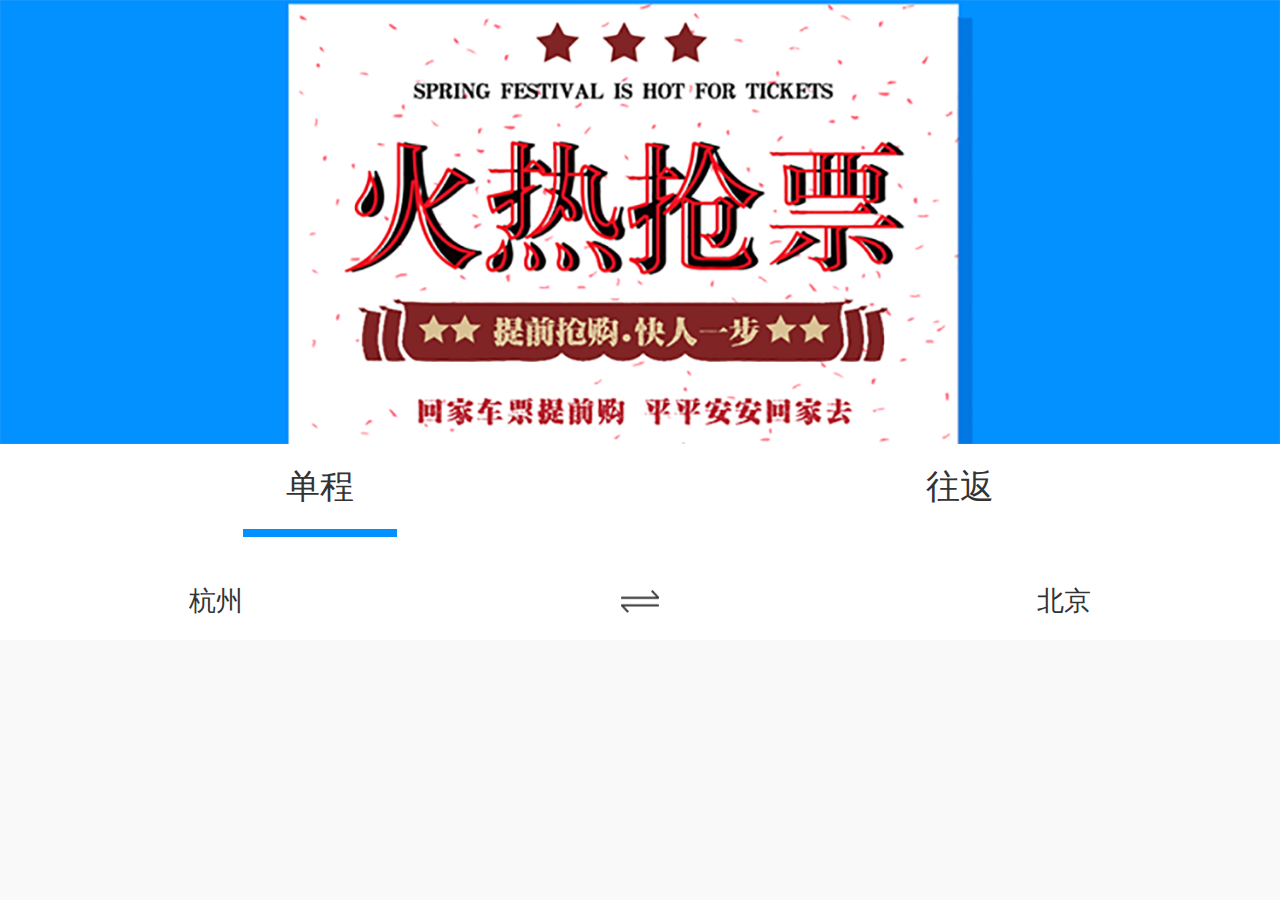
==== html/zhumai/index.html @ 29b9cf44 "commit" ====
<!DOCTYPE html>
<html lang="en">
<head>
    <meta charset="UTF-8">
    <meta name="viewport" content="width=device-width, initial-scale=1.0">
    <meta http-equiv="X-UA-Compatible" content="ie=edge">
    <title>汽车票购买</title>
    <style>
          * {
            margin: 0;
            padding: 0;
        }

        html,
        body {
            width: 100%;
            height: 100%;
            color: #333333;
            background: #F9F9F9;

        }
        .wrapper {    
            font-size: 0.14rem;
           
        }
        header{
            width: 100%;
            font-size: 0;
        }
        header img{
            width: 100%;
        }
        section{
            background: #fff;
        }
        .ticket-type{
            font-size: 0.2rem;
            height: 0.5rem;
            line-height: 0.5rem;
            display: flex;
            justify-content: space-around;
        }
        .ticket-type>div>p.active{
            border-bottom: 0.05rem solid #0291FF;
        }
        .ticket-type>div>p{
            width: 0.9rem;
           
            text-align: center;
        }

        .arrive{
            font-size: 0.16rem;
            display: flex;
            justify-content:space-around;
            height: 0.45rem;
            line-height: 0.45rem;
            margin-top: 0.2rem;
            align-items: center;
          
        }
        .arrive img{
            width: 0.22rem;
            height: 0.13rem;
            
        }

    </style>
</head>
<body>
    <div class="wrapper">
       <header>
           <img src="../../img/huocheBanner.png" alt="">
       </header>
       <section>
            <div class="ticket-type">
                <div><p class="active">单程</p></div>
                <div><p>往返</p></div>
            </div>
            <div class="arrive">
               <p>杭州</p>
               <img src="../../img/icons/double.png" alt="">
               <p>北京</p>
            </div>
       </section>
    </div>
</body>
</html>
<script src="https://code.jquery.com/jquery-3.1.1.min.js"></script>
<script src="../../js/rem.js"></script>
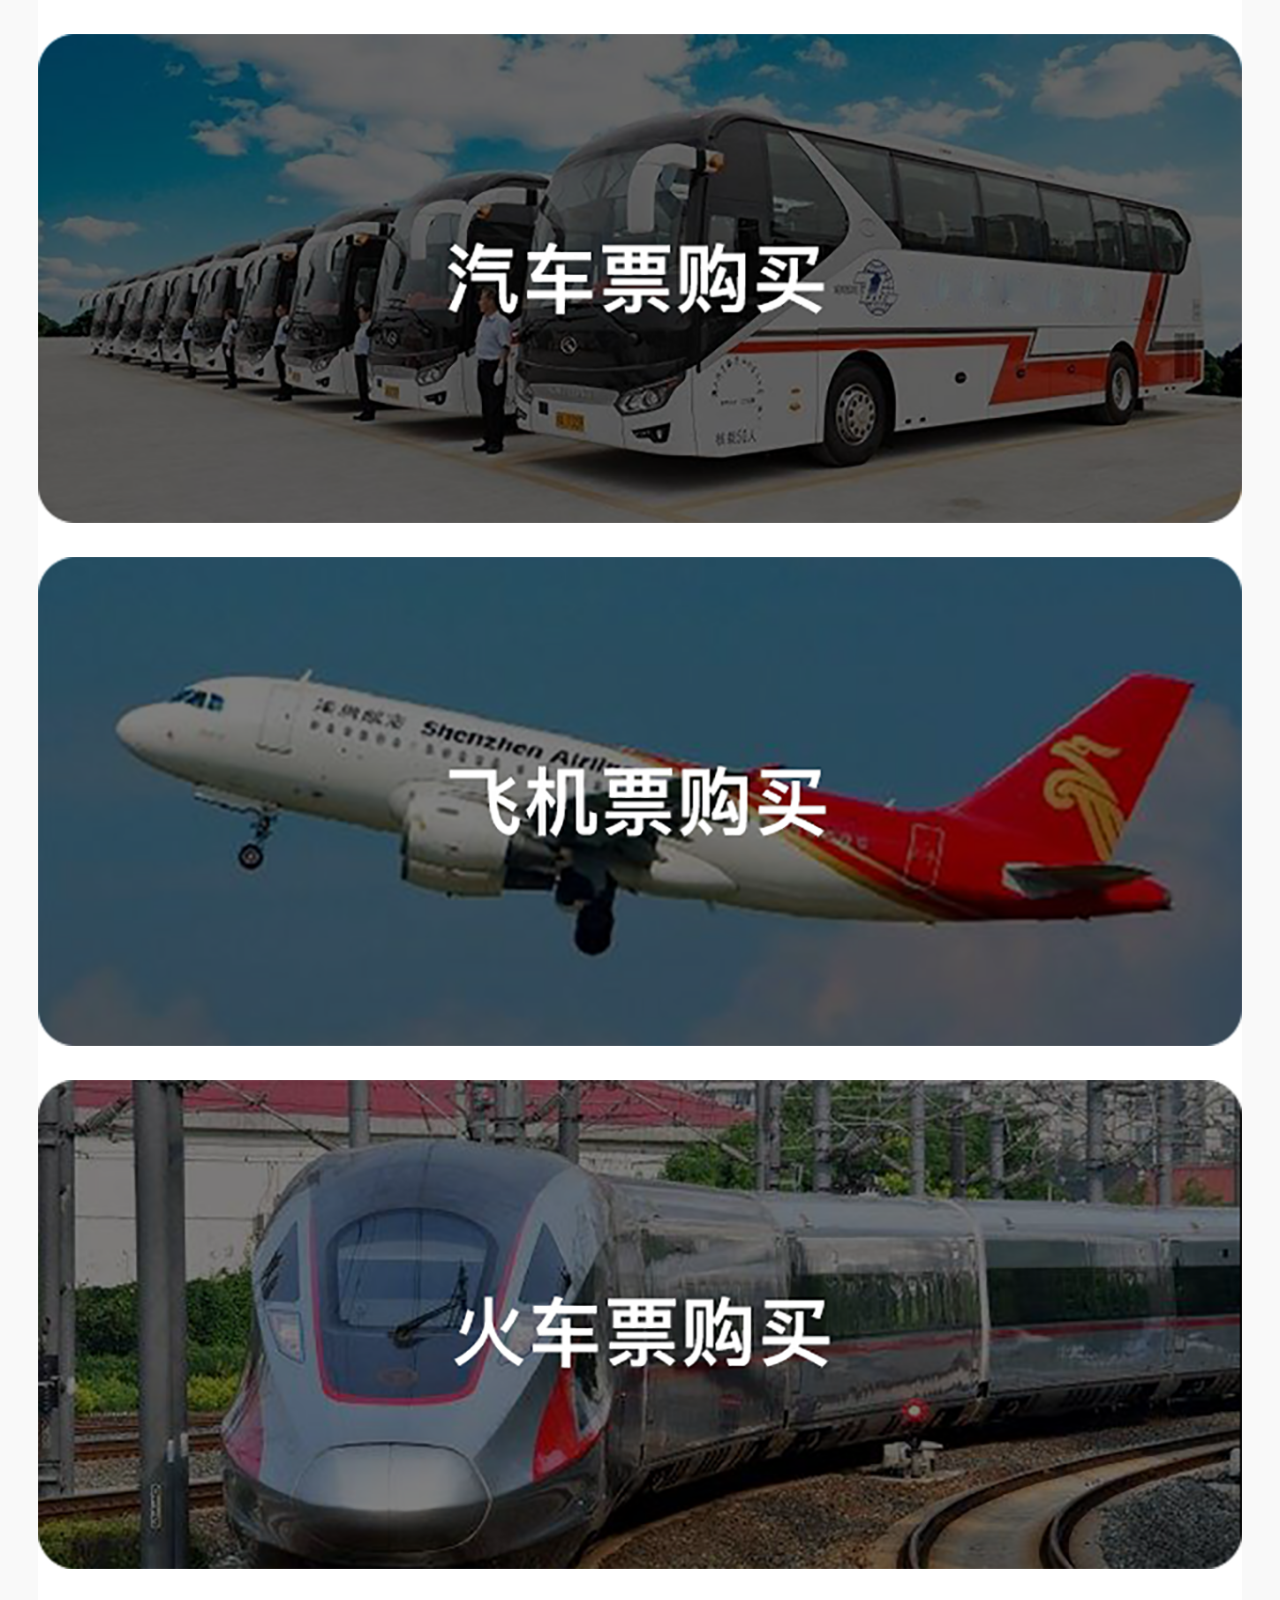
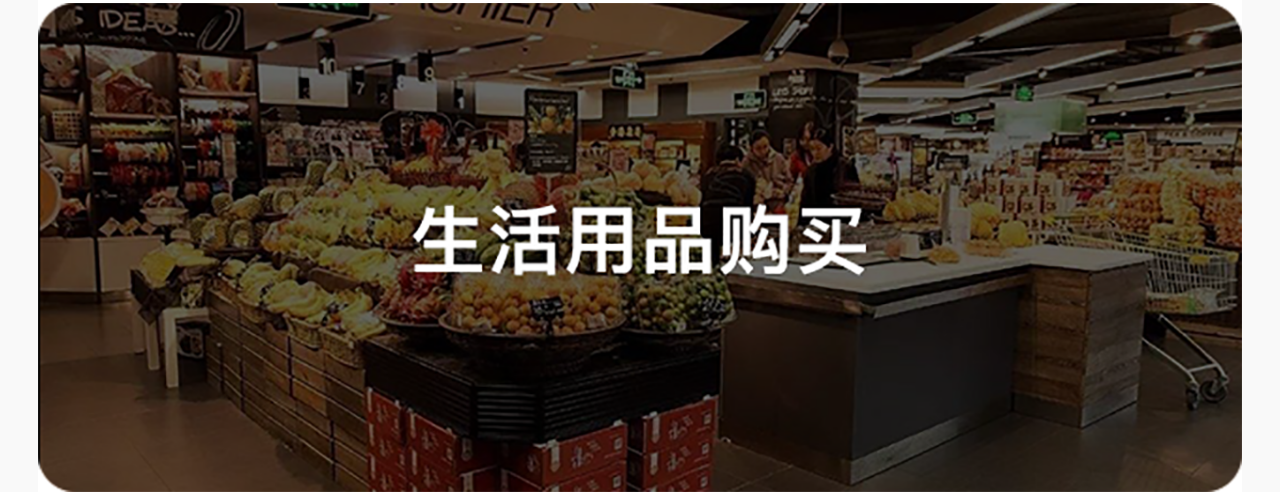
==== commit 29300b16: "commit" ====
--- a/html/zhumai/index.html
+++ b/html/zhumai/index.html
@@ -4,7 +4,7 @@
     <meta charset="UTF-8">
     <meta name="viewport" content="width=device-width, initial-scale=1.0">
     <meta http-equiv="X-UA-Compatible" content="ie=edge">
-    <title>汽车票购买</title>
+    <title>助买</title>
     <style>
           * {
             margin: 0;
@@ -19,72 +19,42 @@
             background: #F9F9F9;
 
         }
-        .wrapper {    
-            font-size: 0.14rem;
-           
-        }
-        header{
-            width: 100%;
+        section{
+            background: #fff;
+            width: 94%;
+            margin: auto;
             font-size: 0;
         }
-        header img{
+        section img{
             width: 100%;
+            margin-top: 0.2rem;
         }
-        section{
-            background: #fff;
-        }
-        .ticket-type{
-            font-size: 0.2rem;
-            height: 0.5rem;
-            line-height: 0.5rem;
-            display: flex;
-            justify-content: space-around;
-        }
-        .ticket-type>div>p.active{
-            border-bottom: 0.05rem solid #0291FF;
-        }
-        .ticket-type>div>p{
-            width: 0.9rem;
-           
-            text-align: center;
-        }
-
-        .arrive{
-            font-size: 0.16rem;
-            display: flex;
-            justify-content:space-around;
-            height: 0.45rem;
-            line-height: 0.45rem;
-            margin-top: 0.2rem;
-            align-items: center;
-          
-        }
-        .arrive img{
-            width: 0.22rem;
-            height: 0.13rem;
-            
-        }
-
     </style>
 </head>
 <body>
     <div class="wrapper">
-       <header>
-           <img src="../../img/huocheBanner.png" alt="">
-       </header>
-       <section>
-            <div class="ticket-type">
-                <div><p class="active">单程</p></div>
-                <div><p>往返</p></div>
-            </div>
-            <div class="arrive">
-               <p>杭州</p>
-               <img src="../../img/icons/double.png" alt="">
-               <p>北京</p>
-            </div>
-       </section>
+        <section>
+            <img src="../../img/banner1 (1).png" alt="" class="qicheTicket">
+            <img src="../../img/banner1 (2).png" alt="" class="feijiTicket">
+            <img src="../../img/banner1 (3).png" alt="" class="huochepiaoTicket">
+            <img src="../../img/banner1 (4).png" alt="" class="goodsBuy">
+        </section>
     </div>
 </body>
 </html>
 <script src="https://code.jquery.com/jquery-3.1.1.min.js"></script>
-<script src="../../js/rem.js"></script>+<script src="../../js/rem.js"></script>
+<script>
+    $('.qicheTicket').click(function(){
+        window.location.href="./buyTicket.html"
+    })
+    $('.feijiTicket').click(function(){
+        window.location.href="./buyTicket.html"
+    })
+    $('.huochepiaoTicket').click(function(){
+        window.location.href="./buyTicket.html"
+    })
+    $('.goodsBuy').click(function(){
+        window.location.href="./zhumai.html"
+    })
+</script>